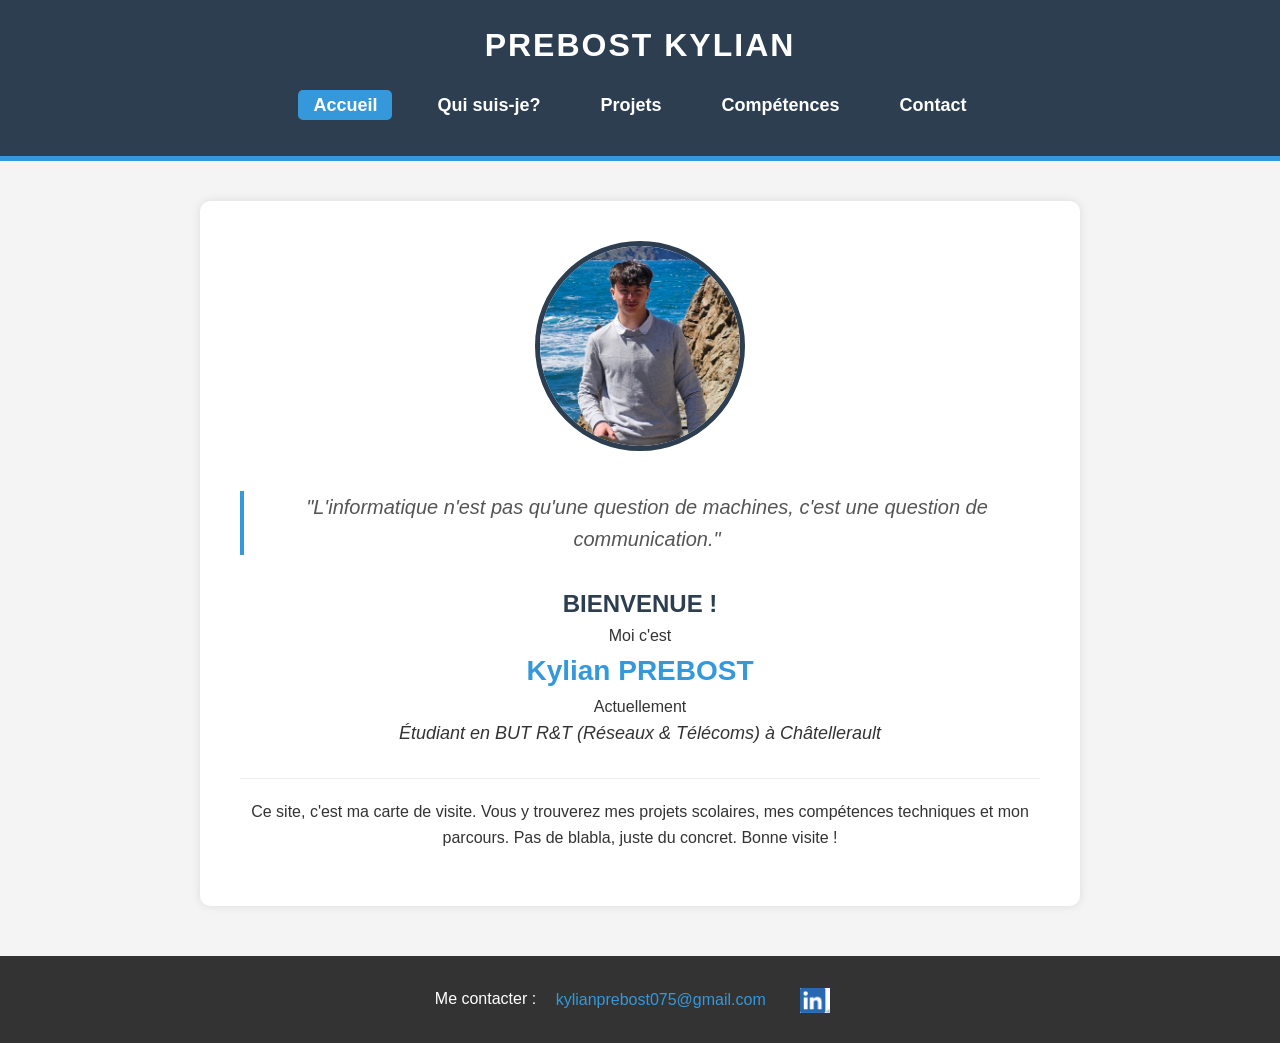
==== index.html @ 3676eb2a "Initialisation du portfolio" ====
<!DOCTYPE html>
<html lang="fr">
<head>
    <meta charset="UTF-8">
    <title>Portfolio de Kylian</title>
    <link rel="stylesheet" type="text/css" href="css/style.css">
</head>
<body>

    <header>
        <div>
            <h1>PREBOST KYLIAN</h1>
        </div>
        <nav>
            <ul>
                <li><a id="accueil" class="onglet-actif" href="index.html">Accueil</a></li>
                <li><a id="info" href="html/quisuisje.html">Qui suis-je?</a></li>
                <li><a id="projets" href="html/projets.html">Projets</a></li>
                <li><a id="competences" href="html/competences.html">Compétences</a></li>
                <li><a id="contact" href="html/contacter.html">Contact</a></li>
            </ul>
        </nav>
    </header>

    <article>
        <img class="photodemoi" alt="Photo de moi" src="images/photodemoi.jpeg"/>
        
        <p class="citation">"L'informatique n'est pas qu'une question de machines, c'est une question de communication."</p>

        <div class="presentation-bloc">
            <span class="ligne-bonjour">BIENVENUE !</span>
            <span class="ligne-intro">Moi c'est</span>
            <span class="ligne-nom">Kylian PREBOST</span>
            <span class="ligne-intro">Actuellement</span>
            <span class="ligne-statut">Étudiant en BUT R&T (Réseaux & Télécoms) à Châtellerault</span>
        </div>

        <p class="description-site">
            Ce site, c'est ma carte de visite. Vous y trouverez mes projets scolaires, mes compétences techniques et mon parcours. Pas de blabla, juste du concret. Bonne visite !
        </p>
    </article>

    <footer>
        <span>Me contacter : </span>
        <a href="mailto:kylianprebost075@gmail.com">kylianprebost075@gmail.com</a>
        <a href="https://www.linkedin.com/in/kylian-prebost-32213239b/" target="_blank">
            <img src="images/linkedin2.png" alt="Logo LinkedIn" class="icone-footer">
        </a>
    </footer>

</body>
</html>
---- css/style.css ----
/*1. RÈGLES GÉNÉRALES  */
body {
    font-family: 'Arial', sans-serif;
    margin: 0;
    padding: 0;
    background-color: #f4f4f4; 
    color: #333; 
    line-height: 1.6;
    text-align: center;
}

/* 2. EN-TÊTE ET TITRE */
header {
    background-color: #2c3e50; 
    color: white;
    padding: 20px 0;
    border-bottom: 5px solid #3498db; 
}

h1 {
    margin: 0;
    text-transform: uppercase;
    letter-spacing: 2px;
}

/*   3. MENU DE NAVIGATION */
nav ul {
    list-style-type: none; 
    padding: 0;
    margin-top: 20px;
    display: flex; 
    justify-content: center;
    gap: 30px;
}

nav a {
    color: white;
    text-decoration: none;
    font-weight: bold;
    font-size: 18px;
    padding: 5px 15px;
    transition: 0.3s; 
}

/* Effet au survol */
nav a:hover, .onglet-actif {
    background-color: #3498db;
    border-radius: 5px;
}

/* 4. STRUCTURE PRINCIPALE */
article {
    background-color: white;
    width: 80%;
    max-width: 800px;
    margin: 40px auto; 
    padding: 40px;
    border-radius: 10px; 
    box-shadow: 0 0 10px rgba(0,0,0,0.1); 
}


.bloc-contenu h3, .bloc-competence h3 {
    color: #2c3e50;
    border-left: 4px solid #3498db; /* Petite barre bleue décorative */
    padding-left: 10px;
    text-align: left;
}

/*5. PAGE ACCUEIL & QUI SUIS-JE*/
.photodemoi {
    display: block;
    margin: 0 auto 20px auto; 
    width: 200px;
    height: 200px;
    object-fit: cover; 
    object-position: top center; 
    border-radius: 50%; 
    border: 5px solid #2c3e50;
}

/* Citation  */
.citation {
    font-style: italic;
    color: #555;
    font-size: 20px;
    margin-bottom: 30px;
    border-left: 4px solid #3498db;
    display: inline-block;
    padding-left: 10px;
}

.presentation-bloc span {
    display: block;
    margin: 0;
}

.ligne-bonjour {
    font-weight: bold;
    font-size: 24px;
    color: #2c3e50;
    text-transform: uppercase;
    margin: 20px 0;
}

.ligne-nom {
    font-size: 28px;
    font-weight: bold;
    color: #3498db;
    margin-bottom: 15px;
}

.ligne-statut {
    font-style: italic;
    font-size: 18px;
    color: #333;
    margin-top: 5px;
}

.description-site {
    margin-top: 30px;
    padding-top: 20px;
    border-top: 1px solid #eee; 
}

.conteneur-badges {
    display: flex;
    justify-content: space-around;
    flex-wrap: wrap;
    gap: 15px;
    margin-top: 20px;
}

.badge-qualite {
    background-color: #3498db;
    color: white;
    padding: 8px 15px;
    border-radius: 20px; 
    font-weight: bold;
    font-size: 14px;
    box-shadow: 0 2px 4px rgba(0,0,0,0.1);
}

/* 6. PAGE PROJETS & COMPÉTENCES
*/
.carte-projet {
    background-color: #f9f9f9;
    border-left: 5px solid #3498db;
    padding: 20px;
    text-align: left;
    margin-bottom: 30px;
}

.carte-projet h3 {
    margin-top: 0;
    color: #3498db;
}

.bloc-competence {
    text-align: left;
    margin-bottom: 30px;
}

.lien-detail {
    color: #3498db;
    font-size: 0.9em;
    text-decoration: none;
    margin-left: 5px;
}
.lien-detail:hover { text-decoration: underline; }

/*  7. PAGE TRACKER SOLAIRE (Technique) */

.lien-retour {
    text-decoration: none;
    color: #555;
    font-weight: bold;
    display: inline-block;
    margin-bottom: 20px;
}
.lien-retour:hover { color: #3498db; }
.media-video {
    width: 100%;
    max-width: 600px;
    border-radius: 10px;
    border: 2px solid #2c3e50;
    box-shadow: 0 4px 6px rgba(0,0,0,0.1);
}

.image-large {
    width: 100%;
    border-radius: 5px;
    margin-top: 15px;
    border: 1px solid #ddd;
}

/* Code Arduino */
.conteneur-code {
    display: flex;
    flex-wrap: wrap;
    gap: 20px;
    align-items: flex-start;
    margin-top: 15px;
}

.colonne-code {
    flex: 1;
    min-width: 300px;
}

.image-code {
    width: 100%;
    border-radius: 5px;
    border: 1px solid #ddd;
}

.bloc-code {
    background: #2c3e50;
    color: #ecf0f1;
    padding: 15px;
    border-radius: 5px;
    overflow-x: auto;
    text-align: left;
    font-family: monospace;
    font-size: 14px;
}

.liste-materiel, .liste-sysml {
    text-align: left;
    margin-top: 15px;
}

/* 8. CONTACT */
.contact-centre {
    text-align: center;
}

.bloc-contact-item {
    margin-bottom: 30px;
}


.titre-contact {
    border: none !important;
    text-align: center !important; 
    padding-left: 0 !important; 
    color: #2c3e50;
    margin-bottom: 10px;
}

.lien-mail-gros {
    font-size: 20px;
    font-weight: bold;
    color: #3498db;
    text-decoration: none;
}

.lien-reseau {
    font-size: 18px;
    color: #2c3e50;
    text-decoration: none;
    display: flex;
    align-items: center;
    justify-content: center;
    gap: 10px;
}

.icone-reseau {
    width: 40px;
    vertical-align: middle;
}

.separateur {
    border: 0;
    border-top: 1px solid #eee;
    margin: 30px 0;
}

/* 9. BOUTONS (Téléchargement & Projets)*/
.bouton-telechargement, .bouton-projet {
    display: inline-block;
    background-color: #3498db;
    color: white !important;
    padding: 12px 25px;
    border-radius: 30px;
    text-decoration: none;
    font-weight: bold;
    transition: 0.3s;
    margin-top: 10px;
}

.bouton-telechargement:hover, .bouton-projet:hover {
    background-color: #2c3e50;
    transform: scale(1.05); /*   zoom */
}

.zone-cv, .zone-bouton-projet {
    margin-top: 40px;
    padding-top: 20px;
    border-top: 1px solid #eee;
}

/* 10. PIED DE PAGE (FOOTER) */
footer {
    background-color: #333;
    color: white;
    padding: 30px 0;
    margin-top: 50px;
}

footer a {
    color: #3498db;
    text-decoration: none;
    margin: 0 15px;
    font-size: 16px;
    vertical-align: middle;
}

.icone-footer {
    width: 30px;
    vertical-align: middle;
}


.bloc-centre { text-align: center; }
.texte-gras { font-weight: bold; }

@media print {
    
    nav, footer, header { display: none; }
    body, article { 
        background-color: white !important; 
        box-shadow: none !important; 
        width: 100% !important; 
        color: black !important; 
    }
}
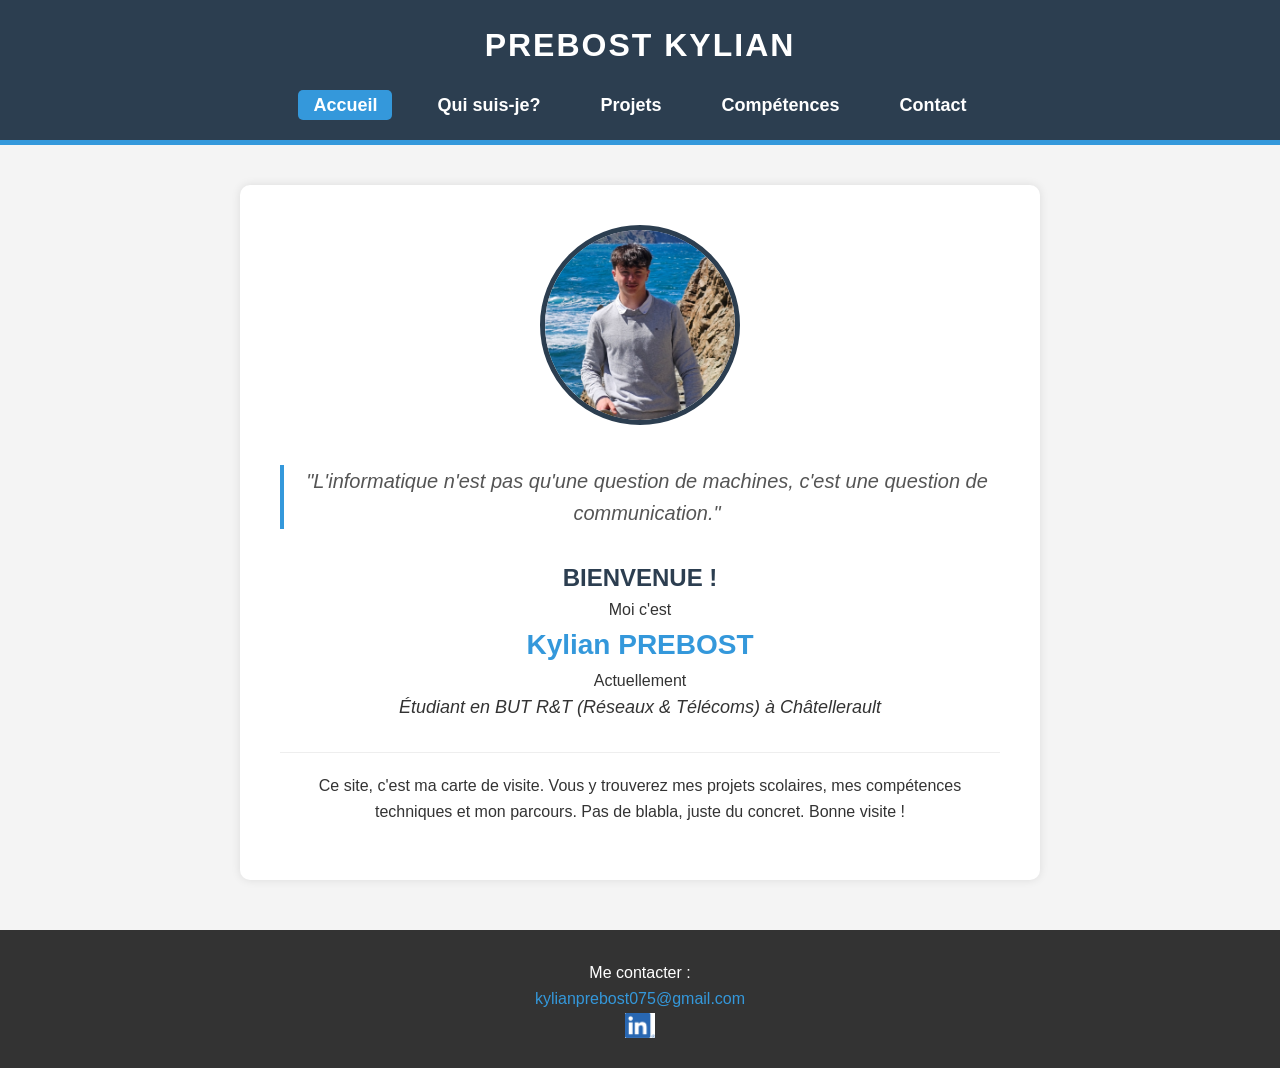
==== commit 3766d854: "Ajout du tracking Google Analytics" ====
--- a/index.html
+++ b/index.html
@@ -1,9 +1,19 @@
 <!DOCTYPE html>
 <html lang="fr">
 <head>
+    <meta name="viewport" content="width=device-width, initial-scale=1.0">
     <meta charset="UTF-8">
     <title>Portfolio de Kylian</title>
     <link rel="stylesheet" type="text/css" href="css/style.css">
+        <!-- Google tag (gtag.js) -->
+        <script async src="https://www.googletagmanager.com/gtag/js?id=G-W06DZPCQ13"></script>
+        <script>
+            window.dataLayer = window.dataLayer || [];
+            function gtag(){dataLayer.push(arguments);}
+            gtag('js', new Date());
+
+            gtag('config', 'G-W06DZPCQ13');
+        </script>
 </head>
 <body>
 
--- a/css/style.css
+++ b/css/style.css
@@ -1,4 +1,12 @@
 /*1. RÈGLES GÉNÉRALES  */
+*, *::before, *::after {
+    box-sizing: border-box;
+}
+
+html {
+    overflow-x: hidden;
+}
+
 body {
     font-family: 'Arial', sans-serif;
     margin: 0;
@@ -7,6 +15,7 @@
     color: #333; 
     line-height: 1.6;
     text-align: center;
+    overflow-wrap: anywhere;
 }
 
 /* 2. EN-TÊTE ET TITRE */
@@ -21,15 +30,17 @@
     margin: 0;
     text-transform: uppercase;
     letter-spacing: 2px;
+    padding: 0 16px;
 }
 
 /*   3. MENU DE NAVIGATION */
 nav ul {
     list-style-type: none; 
     padding: 0;
-    margin-top: 20px;
+    margin: 20px 16px 0;
     display: flex; 
     justify-content: center;
+    flex-wrap: wrap;
     gap: 30px;
 }
 
@@ -39,7 +50,11 @@
     font-weight: bold;
     font-size: 18px;
     padding: 5px 15px;
-    transition: 0.3s; 
+    transition: all 0.3s ease-in-out;
+}
+
+a {
+    transition: all 0.3s ease-in-out;
 }
 
 /* Effet au survol */
@@ -51,7 +66,7 @@
 /* 4. STRUCTURE PRINCIPALE */
 article {
     background-color: white;
-    width: 80%;
+    width: calc(100% - 32px);
     max-width: 800px;
     margin: 40px auto; 
     padding: 40px;
@@ -88,6 +103,7 @@
     border-left: 4px solid #3498db;
     display: inline-block;
     padding-left: 10px;
+    max-width: 100%;
 }
 
 .presentation-bloc span {
@@ -149,6 +165,7 @@
     padding: 20px;
     text-align: left;
     margin-bottom: 30px;
+    overflow-wrap: anywhere;
 }
 
 .carte-projet h3 {
@@ -205,7 +222,7 @@
 
 .colonne-code {
     flex: 1;
-    min-width: 300px;
+    min-width: 0;
 }
 
 .image-code {
@@ -223,6 +240,8 @@
     text-align: left;
     font-family: monospace;
     font-size: 14px;
+    white-space: pre-wrap;
+    overflow-wrap: anywhere;
 }
 
 .liste-materiel, .liste-sysml {
@@ -235,7 +254,12 @@
     text-align: center;
 }
 
-.bloc-contact-item {
+.contact-item {
+    display: flex;
+    align-items: center;
+    justify-content: center;
+    gap: 12px;
+    flex-wrap: wrap;
     margin-bottom: 30px;
 }
 
@@ -245,7 +269,7 @@
     text-align: center !important; 
     padding-left: 0 !important; 
     color: #2c3e50;
-    margin-bottom: 10px;
+    margin: 0;
 }
 
 .lien-mail-gros {
@@ -253,6 +277,15 @@
     font-weight: bold;
     color: #3498db;
     text-decoration: none;
+    overflow-wrap: anywhere;
+}
+
+.lien-mail-gros:hover,
+.lien-reseau:hover,
+footer a:hover {
+    color: #2c3e50;
+    text-decoration: underline;
+    text-underline-offset: 4px;
 }
 
 .lien-reseau {
@@ -268,6 +301,12 @@
 .icone-reseau {
     width: 40px;
     vertical-align: middle;
+    transition: all 0.3s ease-in-out;
+}
+
+.lien-reseau:hover .icone-reseau,
+footer a:hover .icone-footer {
+    transform: scale(1.05);
 }
 
 .separateur {
@@ -285,7 +324,7 @@
     border-radius: 30px;
     text-decoration: none;
     font-weight: bold;
-    transition: 0.3s;
+    transition: all 0.3s ease-in-out;
     margin-top: 10px;
 }
 
@@ -302,6 +341,10 @@
 
 /* 10. PIED DE PAGE (FOOTER) */
 footer {
+    display: flex;
+    flex-direction: column;
+    align-items: center;
+    justify-content: center;
     background-color: #333;
     color: white;
     padding: 30px 0;
@@ -314,11 +357,157 @@
     margin: 0 15px;
     font-size: 16px;
     vertical-align: middle;
+    overflow-wrap: anywhere;
 }
 
 .icone-footer {
     width: 30px;
     vertical-align: middle;
+    transition: all 0.3s ease-in-out;
+}
+
+/* Règles pour les téléphones (écrans de moins de 768px de large) */
+@media (max-width: 768px) {
+    header {
+        padding: 16px 0;
+    }
+
+    h1 {
+        font-size: 24px;
+        line-height: 1.25;
+    }
+
+    nav ul {
+        flex-direction: column;
+        align-items: stretch;
+        gap: 4px;
+        margin-top: 16px;
+    }
+
+    nav a {
+        display: block;
+        font-size: 16px;
+        padding: 8px 10px;
+    }
+
+    article {
+        width: calc(100% - 24px);
+        margin: 24px auto;
+        padding: 24px 16px;
+        border-radius: 8px;
+        text-align: left;
+    }
+
+    article > .photodemoi,
+    article > .citation,
+    .presentation-bloc,
+    .titre-section,
+    .contact-centre,
+    .bloc-centre {
+        text-align: center;
+    }
+
+    h2 {
+        font-size: 24px;
+        line-height: 1.3;
+    }
+
+    .bloc-contenu h3,
+    .bloc-competence h3,
+    .carte-projet h3 {
+        font-size: 19px;
+        line-height: 1.35;
+    }
+
+    .photodemoi {
+        width: min(200px, 70vw);
+        height: auto;
+        aspect-ratio: 1;
+    }
+
+    .citation {
+        font-size: 17px;
+        text-align: left;
+    }
+
+    .ligne-bonjour {
+        font-size: 21px;
+    }
+
+    .ligne-nom {
+        font-size: 25px;
+    }
+
+    .ligne-statut {
+        font-size: 16px;
+    }
+
+    .conteneur-badges {
+        gap: 10px;
+    }
+
+    .badge-qualite {
+        max-width: 100%;
+    }
+
+    .carte-projet {
+        padding: 16px;
+    }
+
+    .media-video,
+    .image-large,
+    .image-code {
+        max-width: 100%;
+        height: auto;
+    }
+
+    .conteneur-code {
+        display: block;
+    }
+
+    .colonne-code + .colonne-code {
+        margin-top: 16px;
+    }
+
+    .bloc-code {
+        font-size: 12px;
+        padding: 12px;
+    }
+
+    .liste-materiel,
+    .liste-sysml,
+    .bloc-competence ul {
+        padding-left: 22px;
+    }
+
+    .lien-mail-gros {
+        display: inline-block;
+        font-size: 17px;
+    }
+
+    .contact-item {
+        width: 100%;
+        gap: 12px;
+    }
+
+    .lien-reseau {
+        font-size: 16px;
+    }
+
+    .bouton-telechargement,
+    .bouton-projet {
+        max-width: 100%;
+        padding: 11px 16px;
+    }
+
+    footer {
+        padding: 24px 16px;
+    }
+
+    footer a {
+        display: block;
+        margin: 8px 0;
+    }
 }
 
 
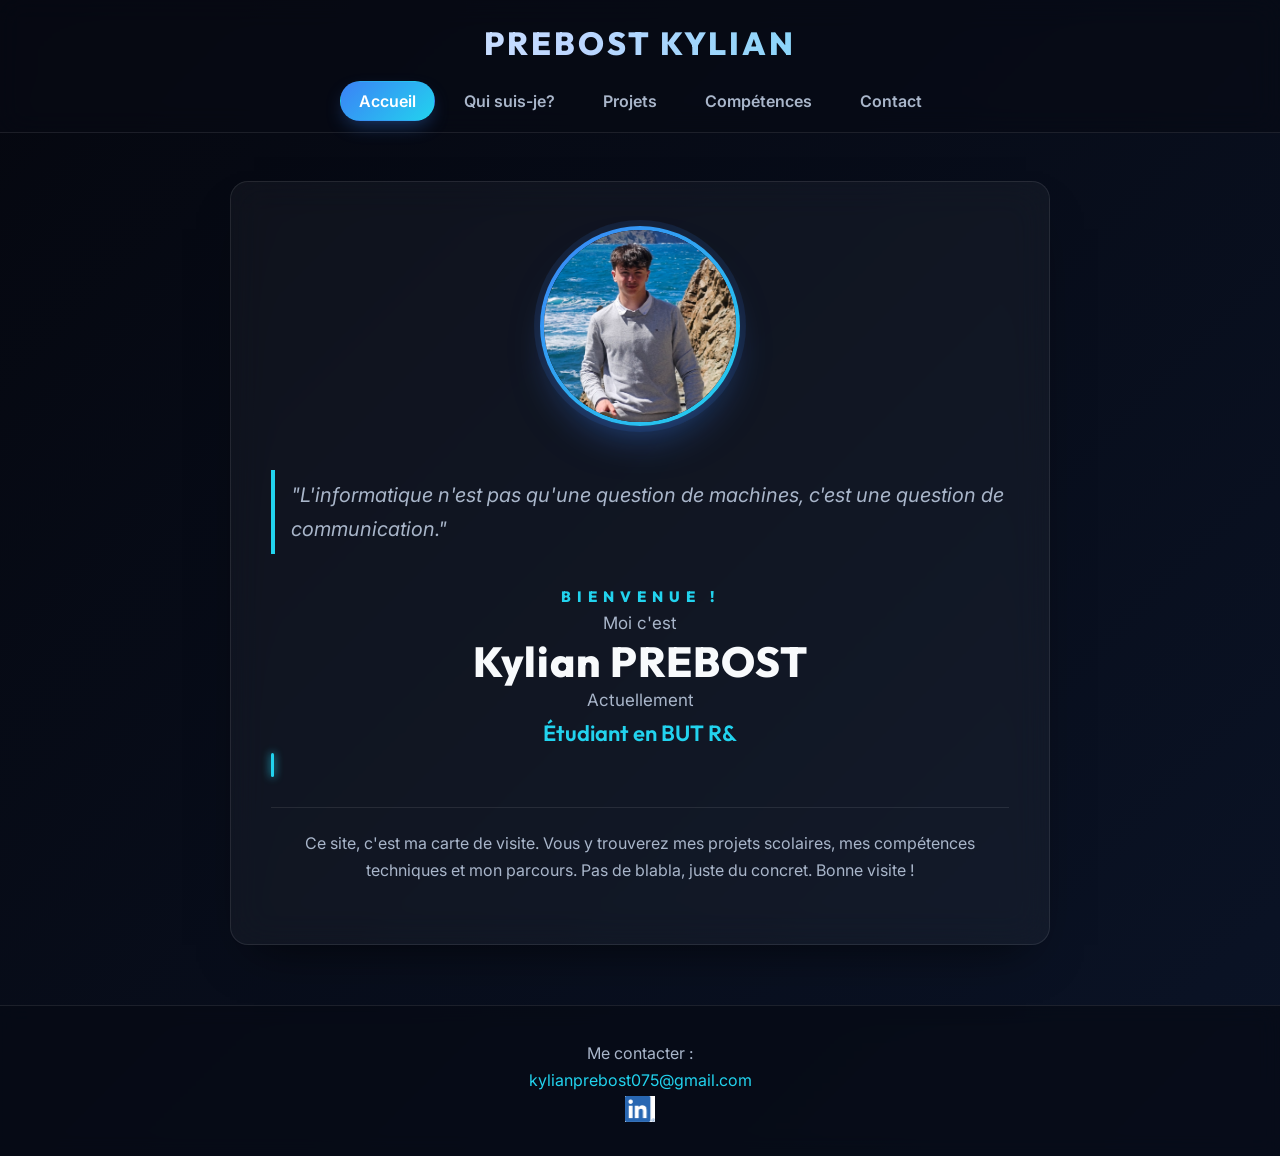
==== commit 144b7788: "Ajout du script Google Analytics" ====
--- a/index.html
+++ b/index.html
@@ -42,7 +42,9 @@
             <span class="ligne-intro">Moi c'est</span>
             <span class="ligne-nom">Kylian PREBOST</span>
             <span class="ligne-intro">Actuellement</span>
-            <span class="ligne-statut">Étudiant en BUT R&T (Réseaux & Télécoms) à Châtellerault</span>
+            <span class="ligne-statut" role="text" aria-label="Étudiant en BUT R&T, Administrateur Réseaux, Développeur Web">
+                <span id="texte-machine" aria-hidden="true"></span><span class="curseur" aria-hidden="true"></span>
+            </span>
         </div>
 
         <p class="description-site">
@@ -58,5 +60,6 @@
         </a>
     </footer>
 
+<script src="js/script.js"></script>
 </body>
 </html>
--- a/css/style.css
+++ b/css/style.css
@@ -1,109 +1,283 @@
-/*1. RÈGLES GÉNÉRALES  */
+@import url('https://fonts.googleapis.com/css2?family=Outfit:wght@500;600;700;800&family=Inter:wght@400;500;600&display=swap');
+
+/* ==========================================================================
+   PORTFOLIO — KYLIAN PREBOST
+   Thème sombre épuré • accent bleu électrique • glassmorphism
+   ========================================================================== */
+
+/* ---- Variables de design ---- */
+:root {
+    --bg-0: #05070f;
+    --bg-1: #0a1224;
+    --bg-2: #0d1b33;
+
+    --accent: #3b82f6;          /* bleu électrique */
+    --accent-2: #22d3ee;        /* cyan lumineux */
+    --accent-glow: rgba(59, 130, 246, 0.45);
+
+    --texte: #e6edf7;
+    --texte-fonce: #a9b6ca;
+    --texte-titre: #f8fafc;
+
+    --surface: rgba(255, 255, 255, 0.04);
+    --surface-hover: rgba(255, 255, 255, 0.07);
+    --bordure: rgba(255, 255, 255, 0.09);
+
+    --rayon: 18px;
+    --ombre: 0 24px 48px -24px rgba(0, 0, 0, 0.65);
+
+    --police-titres: 'Outfit', 'Poppins', sans-serif;
+    --police-texte: 'Inter', 'Poppins', sans-serif;
+}
+
+/* ==========================================================================
+   1. RÈGLES GÉNÉRALES
+   ========================================================================== */
 *, *::before, *::after {
     box-sizing: border-box;
 }
 
 html {
     overflow-x: hidden;
+    scroll-behavior: smooth;
 }
 
 body {
-    font-family: 'Arial', sans-serif;
+    font-family: var(--police-texte);
     margin: 0;
     padding: 0;
-    background-color: #f4f4f4; 
-    color: #333; 
-    line-height: 1.6;
+    color: var(--texte);
+    line-height: 1.7;
     text-align: center;
-    overflow-wrap: anywhere;
-}
-
-/* 2. EN-TÊTE ET TITRE */
+    overflow-wrap: break-word;
+
+    /* Dégradé sombre animé, subtil et vivant */
+    background: linear-gradient(135deg,
+        var(--bg-0) 0%,
+        var(--bg-1) 30%,
+        var(--bg-2) 55%,
+        var(--bg-1) 80%,
+        var(--bg-0) 100%);
+    background-size: 300% 300%;
+    animation: fond-mouvant 26s ease-in-out infinite;
+}
+
+@keyframes fond-mouvant {
+    0%   { background-position: 0% 50%; }
+    50%  { background-position: 100% 50%; }
+    100% { background-position: 0% 50%; }
+}
+
+::selection {
+    background: var(--accent);
+    color: #fff;
+}
+
+::-webkit-scrollbar { width: 10px; }
+::-webkit-scrollbar-track { background: var(--bg-0); }
+::-webkit-scrollbar-thumb { background: #1e2a44; border-radius: 10px; }
+::-webkit-scrollbar-thumb:hover { background: var(--accent); }
+
+a {
+    transition: color 0.3s ease, background 0.3s ease, transform 0.3s ease, box-shadow 0.3s ease;
+}
+
+a:focus-visible, button:focus-visible {
+    outline: 2px solid var(--accent-2);
+    outline-offset: 3px;
+    border-radius: 6px;
+}
+
+/* ==========================================================================
+   2. EN-TÊTE ET TITRE
+   ========================================================================== */
 header {
-    background-color: #2c3e50; 
-    color: white;
-    padding: 20px 0;
-    border-bottom: 5px solid #3498db; 
+    padding: 16px 20px;
+    background: rgba(7, 11, 20, 0.6);
+    backdrop-filter: blur(14px);
+    -webkit-backdrop-filter: blur(14px);
+    border-bottom: 1px solid var(--bordure);
 }
 
 h1 {
     margin: 0;
+    font-family: var(--police-titres);
     text-transform: uppercase;
-    letter-spacing: 2px;
+    letter-spacing: 3px;
+    font-weight: 800;
     padding: 0 16px;
-}
-
-/*   3. MENU DE NAVIGATION */
+    color: var(--texte-titre);
+}
+
+/* Titre en dégradé (avec repli couleur unie si non supporté) */
+@supports ((-webkit-background-clip: text) or (background-clip: text)) {
+    h1 {
+        background-image: linear-gradient(90deg, #ffffff 0%, #bcd6ff 45%, var(--accent-2) 100%);
+        -webkit-background-clip: text;
+        background-clip: text;
+        -webkit-text-fill-color: transparent;
+        color: transparent;
+    }
+}
+
+/* ==========================================================================
+   3. MENU DE NAVIGATION
+   ========================================================================== */
 nav ul {
-    list-style-type: none; 
+    list-style-type: none;
     padding: 0;
-    margin: 20px 16px 0;
-    display: flex; 
+    margin: 18px 16px 0;
+    display: flex;
     justify-content: center;
     flex-wrap: wrap;
-    gap: 30px;
+    gap: 10px;
 }
 
 nav a {
-    color: white;
+    color: var(--texte-fonce);
     text-decoration: none;
-    font-weight: bold;
-    font-size: 18px;
-    padding: 5px 15px;
-    transition: all 0.3s ease-in-out;
-}
-
-a {
-    transition: all 0.3s ease-in-out;
-}
-
-/* Effet au survol */
-nav a:hover, .onglet-actif {
-    background-color: #3498db;
-    border-radius: 5px;
-}
-
-/* 4. STRUCTURE PRINCIPALE */
+    font-weight: 600;
+    font-size: 16px;
+    padding: 9px 18px;
+    border-radius: 999px;
+    border: 1px solid transparent;
+}
+
+nav a:hover {
+    color: var(--texte-titre);
+    background: var(--surface-hover);
+    border-color: var(--bordure);
+    transform: translateY(-2px);
+}
+
+.onglet-actif {
+    color: #fff !important;
+    background: linear-gradient(135deg, var(--accent), var(--accent-2)) !important;
+    border-color: transparent !important;
+    box-shadow: 0 8px 20px -6px var(--accent-glow);
+}
+
+/* ==========================================================================
+   4. STRUCTURE PRINCIPALE
+   ========================================================================== */
 article {
-    background-color: white;
+    position: relative;
+    background: var(--surface);
+    backdrop-filter: blur(18px);
+    -webkit-backdrop-filter: blur(18px);
+    border: 1px solid var(--bordure);
     width: calc(100% - 32px);
-    max-width: 800px;
-    margin: 40px auto; 
-    padding: 40px;
-    border-radius: 10px; 
-    box-shadow: 0 0 10px rgba(0,0,0,0.1); 
-}
-
-
-.bloc-contenu h3, .bloc-competence h3 {
-    color: #2c3e50;
-    border-left: 4px solid #3498db; /* Petite barre bleue décorative */
-    padding-left: 10px;
+    max-width: 820px;
+    margin: 48px auto;
+    padding: 44px 40px;
+    border-radius: var(--rayon);
+    box-shadow: var(--ombre);
+    animation: apparition 0.6s ease-out both;
+}
+
+@keyframes apparition {
+    from { opacity: 0; transform: translateY(18px); }
+    to   { opacity: 1; transform: translateY(0); }
+}
+
+h2 {
+    font-family: var(--police-titres);
+    font-weight: 800;
+    font-size: 32px;
+    color: var(--texte-titre);
+    letter-spacing: 0.4px;
+    margin: 0 0 12px;
+}
+
+h3 {
+    font-family: var(--police-titres);
+    font-weight: 700;
+    color: var(--texte-titre);
+}
+
+.titre-section {
+    margin-bottom: 28px;
+}
+
+.titre-section p {
+    color: var(--texte-fonce);
+    margin: 6px 0 0;
+}
+
+.titre-section h2 {
+    display: inline-block;
+    position: relative;
+    padding-bottom: 12px;
+}
+
+.titre-section h2::after {
+    content: "";
+    position: absolute;
+    left: 50%;
+    bottom: 0;
+    transform: translateX(-50%);
+    width: 64px;
+    height: 3px;
+    border-radius: 3px;
+    background: linear-gradient(90deg, var(--accent), var(--accent-2));
+}
+
+/* ---- Cartes internes (blocs de contenu, compétences, projets, contact) ---- */
+.bloc-contenu,
+.bloc-competence {
     text-align: left;
-}
-
-/*5. PAGE ACCUEIL & QUI SUIS-JE*/
+    margin-bottom: 24px;
+    padding: 24px;
+    background: var(--surface);
+    border: 1px solid var(--bordure);
+    border-radius: var(--rayon);
+    transition: transform 0.3s ease, border-color 0.3s ease, background 0.3s ease;
+}
+
+.bloc-contenu:hover,
+.bloc-competence:hover {
+    transform: translateY(-4px);
+    border-color: rgba(59, 130, 246, 0.35);
+    background: var(--surface-hover);
+}
+
+.bloc-contenu h3,
+.bloc-competence h3 {
+    color: var(--texte-titre);
+    border-left: 4px solid var(--accent);
+    padding-left: 14px;
+    text-align: left;
+    margin: 0 0 14px;
+}
+
+/* ==========================================================================
+   5. PAGE ACCUEIL & QUI SUIS-JE
+   ========================================================================== */
 .photodemoi {
     display: block;
-    margin: 0 auto 20px auto; 
+    margin: 0 auto 24px;
     width: 200px;
     height: 200px;
-    object-fit: cover; 
-    object-position: top center; 
-    border-radius: 50%; 
-    border: 5px solid #2c3e50;
-}
-
-/* Citation  */
+    object-fit: cover;
+    object-position: top center;
+    border-radius: 50%;
+    border: 4px solid transparent;
+    background:
+        linear-gradient(var(--bg-0), var(--bg-0)) padding-box,
+        linear-gradient(135deg, var(--accent), var(--accent-2)) border-box;
+    box-shadow: 0 0 0 6px rgba(59, 130, 246, 0.12), 0 22px 44px -18px rgba(59, 130, 246, 0.55);
+}
+
 .citation {
     font-style: italic;
-    color: #555;
+    color: var(--texte-fonce);
     font-size: 20px;
     margin-bottom: 30px;
-    border-left: 4px solid #3498db;
+    border-left: 4px solid var(--accent-2);
     display: inline-block;
-    padding-left: 10px;
+    padding: 8px 0 8px 16px;
     max-width: 100%;
+    text-align: left;
 }
 
 .presentation-bloc span {
@@ -112,106 +286,167 @@
 }
 
 .ligne-bonjour {
-    font-weight: bold;
-    font-size: 24px;
-    color: #2c3e50;
+    font-family: var(--police-titres);
+    font-weight: 800;
+    font-size: 15px;
+    letter-spacing: 6px;
+    color: var(--accent-2);
     text-transform: uppercase;
-    margin: 20px 0;
+    margin: 20px 0 8px;
+}
+
+.ligne-intro {
+    color: var(--texte-fonce);
+    font-size: 17px;
+    margin-top: 12px;
 }
 
 .ligne-nom {
-    font-size: 28px;
-    font-weight: bold;
-    color: #3498db;
-    margin-bottom: 15px;
+    font-family: var(--police-titres);
+    font-size: 42px;
+    font-weight: 800;
+    color: var(--texte-titre);
+    letter-spacing: 1px;
+    line-height: 1.15;
+    margin: 6px 0 14px;
 }
 
 .ligne-statut {
-    font-style: italic;
-    font-size: 18px;
-    color: #333;
-    margin-top: 5px;
+    font-family: var(--police-titres);
+    font-size: 22px;
+    font-weight: 500;
+    color: var(--texte);
+    margin-top: 6px;
+    min-height: 1.6em; /* réserve la hauteur pour éviter les sauts de mise en page */
+}
+
+#texte-machine {
+    color: var(--accent-2);
+    font-weight: 600;
+}
+
+/* Curseur clignotant de la machine à écrire */
+.curseur {
+    display: inline-block;
+    width: 3px;
+    height: 1.1em;
+    margin-left: 4px;
+    vertical-align: text-bottom;
+    background: var(--accent-2);
+    border-radius: 2px;
+    box-shadow: 0 0 8px var(--accent-2);
+    animation: clignote 0.85s steps(1, end) infinite;
+}
+
+@keyframes clignote {
+    0%, 100% { opacity: 1; }
+    50%      { opacity: 0; }
 }
 
 .description-site {
     margin-top: 30px;
-    padding-top: 20px;
-    border-top: 1px solid #eee; 
+    padding-top: 22px;
+    border-top: 1px solid var(--bordure);
+    color: var(--texte-fonce);
 }
 
 .conteneur-badges {
     display: flex;
-    justify-content: space-around;
+    justify-content: center;
     flex-wrap: wrap;
-    gap: 15px;
+    gap: 12px;
     margin-top: 20px;
 }
 
 .badge-qualite {
-    background-color: #3498db;
-    color: white;
-    padding: 8px 15px;
-    border-radius: 20px; 
-    font-weight: bold;
+    background: rgba(59, 130, 246, 0.12);
+    color: var(--accent-2);
+    border: 1px solid rgba(59, 130, 246, 0.3);
+    padding: 8px 18px;
+    border-radius: 999px;
+    font-weight: 600;
     font-size: 14px;
-    box-shadow: 0 2px 4px rgba(0,0,0,0.1);
-}
-
-/* 6. PAGE PROJETS & COMPÉTENCES
-*/
+    transition: all 0.3s ease;
+}
+
+.badge-qualite:hover {
+    background: var(--accent);
+    color: #fff;
+    border-color: transparent;
+    transform: translateY(-2px);
+    box-shadow: 0 10px 20px -8px var(--accent-glow);
+}
+
+/* ==========================================================================
+   6. PAGE PROJETS & COMPÉTENCES
+   ========================================================================== */
 .carte-projet {
-    background-color: #f9f9f9;
-    border-left: 5px solid #3498db;
-    padding: 20px;
+    background: var(--surface);
+    border: 1px solid var(--bordure);
+    border-left: 4px solid var(--accent);
+    padding: 24px;
     text-align: left;
-    margin-bottom: 30px;
+    margin-bottom: 24px;
+    border-radius: var(--rayon);
     overflow-wrap: anywhere;
+    transition: transform 0.3s ease, border-color 0.3s ease, background 0.3s ease;
+}
+
+.carte-projet:hover {
+    transform: translateY(-4px);
+    border-color: rgba(59, 130, 246, 0.35);
+    border-left-color: var(--accent-2);
+    background: var(--surface-hover);
 }
 
 .carte-projet h3 {
     margin-top: 0;
-    color: #3498db;
-}
-
-.bloc-competence {
-    text-align: left;
-    margin-bottom: 30px;
+    color: var(--accent-2);
 }
 
 .lien-detail {
-    color: #3498db;
+    color: var(--accent-2);
     font-size: 0.9em;
     text-decoration: none;
     margin-left: 5px;
 }
-.lien-detail:hover { text-decoration: underline; }
-
-/*  7. PAGE TRACKER SOLAIRE (Technique) */
-
+
+.lien-detail:hover {
+    text-decoration: underline;
+    text-underline-offset: 3px;
+}
+
+/* ==========================================================================
+   7. PAGE TRACKER SOLAIRE (Technique)
+   ========================================================================== */
 .lien-retour {
     text-decoration: none;
-    color: #555;
-    font-weight: bold;
+    color: var(--texte-fonce);
+    font-weight: 600;
     display: inline-block;
     margin-bottom: 20px;
 }
-.lien-retour:hover { color: #3498db; }
+
+.lien-retour:hover {
+    color: var(--accent-2);
+    transform: translateX(-4px);
+}
+
 .media-video {
     width: 100%;
     max-width: 600px;
-    border-radius: 10px;
-    border: 2px solid #2c3e50;
-    box-shadow: 0 4px 6px rgba(0,0,0,0.1);
+    border-radius: var(--rayon);
+    border: 1px solid var(--bordure);
+    box-shadow: var(--ombre);
 }
 
 .image-large {
     width: 100%;
-    border-radius: 5px;
+    border-radius: 12px;
     margin-top: 15px;
-    border: 1px solid #ddd;
-}
-
-/* Code Arduino */
+    border: 1px solid var(--bordure);
+}
+
 .conteneur-code {
     display: flex;
     flex-wrap: wrap;
@@ -227,55 +462,77 @@
 
 .image-code {
     width: 100%;
-    border-radius: 5px;
-    border: 1px solid #ddd;
+    border-radius: 12px;
+    border: 1px solid var(--bordure);
 }
 
 .bloc-code {
-    background: #2c3e50;
-    color: #ecf0f1;
-    padding: 15px;
-    border-radius: 5px;
+    background: #0a0f1c;
+    color: #d7e6ff;
+    border: 1px solid var(--bordure);
+    padding: 16px;
+    border-radius: 12px;
     overflow-x: auto;
     text-align: left;
-    font-family: monospace;
+    font-family: 'SF Mono', 'Fira Code', Consolas, monospace;
     font-size: 14px;
     white-space: pre-wrap;
     overflow-wrap: anywhere;
 }
 
-.liste-materiel, .liste-sysml {
+code {
+    background: rgba(59, 130, 246, 0.16);
+    color: var(--accent-2);
+    padding: 2px 7px;
+    border-radius: 6px;
+    font-family: 'SF Mono', Consolas, monospace;
+    font-size: 0.9em;
+}
+
+.liste-materiel,
+.liste-sysml {
     text-align: left;
     margin-top: 15px;
 }
 
-/* 8. CONTACT */
+/* ==========================================================================
+   8. CONTACT
+   ========================================================================== */
 .contact-centre {
     text-align: center;
 }
 
 .contact-item {
     display: flex;
+    flex-direction: column;
     align-items: center;
-    justify-content: center;
     gap: 12px;
-    flex-wrap: wrap;
-    margin-bottom: 30px;
-}
-
+    margin-bottom: 20px;
+    padding: 24px;
+    background: var(--surface);
+    border: 1px solid var(--bordure);
+    border-radius: var(--rayon);
+    transition: transform 0.3s ease, border-color 0.3s ease, background 0.3s ease;
+}
+
+.contact-item:hover {
+    transform: translateY(-4px);
+    border-color: rgba(59, 130, 246, 0.35);
+    background: var(--surface-hover);
+}
 
 .titre-contact {
     border: none !important;
-    text-align: center !important; 
-    padding-left: 0 !important; 
-    color: #2c3e50;
+    text-align: center !important;
+    padding-left: 0 !important;
+    color: var(--texte-titre);
     margin: 0;
 }
 
 .lien-mail-gros {
     font-size: 20px;
-    font-weight: bold;
-    color: #3498db;
+    font-weight: 600;
+    color: var(--accent-2);
     text-decoration: none;
     overflow-wrap: anywhere;
 }
@@ -283,14 +540,12 @@
 .lien-mail-gros:hover,
 .lien-reseau:hover,
 footer a:hover {
-    color: #2c3e50;
-    text-decoration: underline;
-    text-underline-offset: 4px;
+    color: #fff;
 }
 
 .lien-reseau {
     font-size: 18px;
-    color: #2c3e50;
+    color: var(--texte);
     text-decoration: none;
     display: flex;
     align-items: center;
@@ -298,61 +553,89 @@
     gap: 10px;
 }
 
+.lien-reseau:hover {
+    color: var(--accent-2);
+    transform: translateY(-2px);
+}
+
 .icone-reseau {
     width: 40px;
     vertical-align: middle;
-    transition: all 0.3s ease-in-out;
+    transition: transform 0.3s ease;
 }
 
 .lien-reseau:hover .icone-reseau,
 footer a:hover .icone-footer {
-    transform: scale(1.05);
+    transform: scale(1.1);
 }
 
 .separateur {
     border: 0;
-    border-top: 1px solid #eee;
+    border-top: 1px solid var(--bordure);
     margin: 30px 0;
 }
 
-/* 9. BOUTONS (Téléchargement & Projets)*/
-.bouton-telechargement, .bouton-projet {
+/* ==========================================================================
+   9. BOUTONS (Téléchargement & Projets)
+   ========================================================================== */
+.bouton-telechargement,
+.bouton-projet {
     display: inline-block;
-    background-color: #3498db;
-    color: white !important;
-    padding: 12px 25px;
-    border-radius: 30px;
+    background: linear-gradient(135deg, var(--accent), var(--accent-2));
+    color: #fff !important;
+    padding: 14px 30px;
+    border-radius: 999px;
     text-decoration: none;
-    font-weight: bold;
-    transition: all 0.3s ease-in-out;
+    font-weight: 700;
+    font-family: var(--police-titres);
+    letter-spacing: 0.3px;
+    box-shadow: 0 12px 28px -10px var(--accent-glow);
+    transition: transform 0.25s ease, box-shadow 0.25s ease, filter 0.25s ease;
     margin-top: 10px;
 }
 
-.bouton-telechargement:hover, .bouton-projet:hover {
-    background-color: #2c3e50;
-    transform: scale(1.05); /*   zoom */
-}
-
-.zone-cv, .zone-bouton-projet {
+.bouton-telechargement:hover,
+.bouton-projet:hover {
+    transform: translateY(-3px) scale(1.03);
+    box-shadow: 0 20px 40px -12px rgba(59, 130, 246, 0.7);
+    filter: brightness(1.08);
+}
+
+.bouton-telechargement:active,
+.bouton-projet:active {
+    transform: translateY(0) scale(0.98);
+}
+
+.zone-cv,
+.zone-bouton-projet {
     margin-top: 40px;
-    padding-top: 20px;
-    border-top: 1px solid #eee;
-}
-
-/* 10. PIED DE PAGE (FOOTER) */
+    padding-top: 24px;
+    border-top: 1px solid var(--bordure);
+}
+
+.texte-cv {
+    color: var(--texte-fonce);
+}
+
+/* ==========================================================================
+   10. PIED DE PAGE (FOOTER)
+   ========================================================================== */
 footer {
     display: flex;
     flex-direction: column;
     align-items: center;
     justify-content: center;
-    background-color: #333;
-    color: white;
-    padding: 30px 0;
-    margin-top: 50px;
+    background: rgba(7, 11, 20, 0.7);
+    backdrop-filter: blur(10px);
+    -webkit-backdrop-filter: blur(10px);
+    border-top: 1px solid var(--bordure);
+    color: var(--texte-fonce);
+    padding: 34px 0;
+    margin-top: 60px;
 }
 
 footer a {
-    color: #3498db;
+    color: var(--accent-2);
     text-decoration: none;
     margin: 0 15px;
     font-size: 16px;
@@ -360,41 +643,55 @@
     overflow-wrap: anywhere;
 }
 
+footer a:hover {
+    color: #fff;
+    text-decoration: underline;
+    text-underline-offset: 4px;
+}
+
 .icone-footer {
     width: 30px;
     vertical-align: middle;
-    transition: all 0.3s ease-in-out;
-}
-
-/* Règles pour les téléphones (écrans de moins de 768px de large) */
+    transition: transform 0.3s ease;
+}
+
+/* ==========================================================================
+   Classes utilitaires
+   ========================================================================== */
+.bloc-centre { text-align: center; }
+.texte-gras { font-weight: 600; color: var(--texte-titre); }
+
+/* ==========================================================================
+   11. RESPONSIVE — téléphones (écrans < 768px)
+   ========================================================================== */
 @media (max-width: 768px) {
     header {
-        padding: 16px 0;
+        padding: 14px 0;
     }
 
     h1 {
-        font-size: 24px;
-        line-height: 1.25;
+        font-size: 22px;
+        letter-spacing: 2px;
     }
 
     nav ul {
         flex-direction: column;
         align-items: stretch;
-        gap: 4px;
-        margin-top: 16px;
+        gap: 6px;
+        margin-top: 14px;
     }
 
     nav a {
         display: block;
-        font-size: 16px;
-        padding: 8px 10px;
+        font-size: 15px;
+        padding: 10px 12px;
     }
 
     article {
         width: calc(100% - 24px);
-        margin: 24px auto;
-        padding: 24px 16px;
-        border-radius: 8px;
+        margin: 28px auto;
+        padding: 26px 18px;
+        border-radius: 16px;
         text-align: left;
     }
 
@@ -408,7 +705,7 @@
     }
 
     h2 {
-        font-size: 24px;
+        font-size: 26px;
         line-height: 1.3;
     }
 
@@ -431,15 +728,16 @@
     }
 
     .ligne-bonjour {
-        font-size: 21px;
+        font-size: 13px;
+        letter-spacing: 4px;
     }
 
     .ligne-nom {
-        font-size: 25px;
+        font-size: 32px;
     }
 
     .ligne-statut {
-        font-size: 16px;
+        font-size: 19px;
     }
 
     .conteneur-badges {
@@ -451,7 +749,7 @@
     }
 
     .carte-projet {
-        padding: 16px;
+        padding: 18px;
     }
 
     .media-video,
@@ -497,11 +795,11 @@
     .bouton-telechargement,
     .bouton-projet {
         max-width: 100%;
-        padding: 11px 16px;
+        padding: 12px 20px;
     }
 
     footer {
-        padding: 24px 16px;
+        padding: 26px 16px;
     }
 
     footer a {
@@ -510,17 +808,39 @@
     }
 }
 
-
-.bloc-centre { text-align: center; }
-.texte-gras { font-weight: bold; }
-
+/* En-tête "collant" uniquement sur grand écran
+   (sur mobile, le menu empilé prendrait trop de place) */
+@media (min-width: 769px) {
+    header {
+        position: sticky;
+        top: 0;
+        z-index: 50;
+    }
+}
+
+/* ==========================================================================
+   12. ACCESSIBILITÉ — mouvement réduit
+   ========================================================================== */
+@media (prefers-reduced-motion: reduce) {
+    *, *::before, *::after {
+        animation-duration: 0.001ms !important;
+        animation-iteration-count: 1 !important;
+        transition-duration: 0.001ms !important;
+    }
+    body { animation: none; }
+    html { scroll-behavior: auto; }
+}
+
+/* ==========================================================================
+   13. IMPRESSION
+   ========================================================================== */
 @media print {
-    
     nav, footer, header { display: none; }
-    body, article { 
-        background-color: white !important; 
-        box-shadow: none !important; 
-        width: 100% !important; 
-        color: black !important; 
-    }
-}+    body, article {
+        background: white !important;
+        box-shadow: none !important;
+        width: 100% !important;
+        color: black !important;
+    }
+    body { animation: none; }
+}
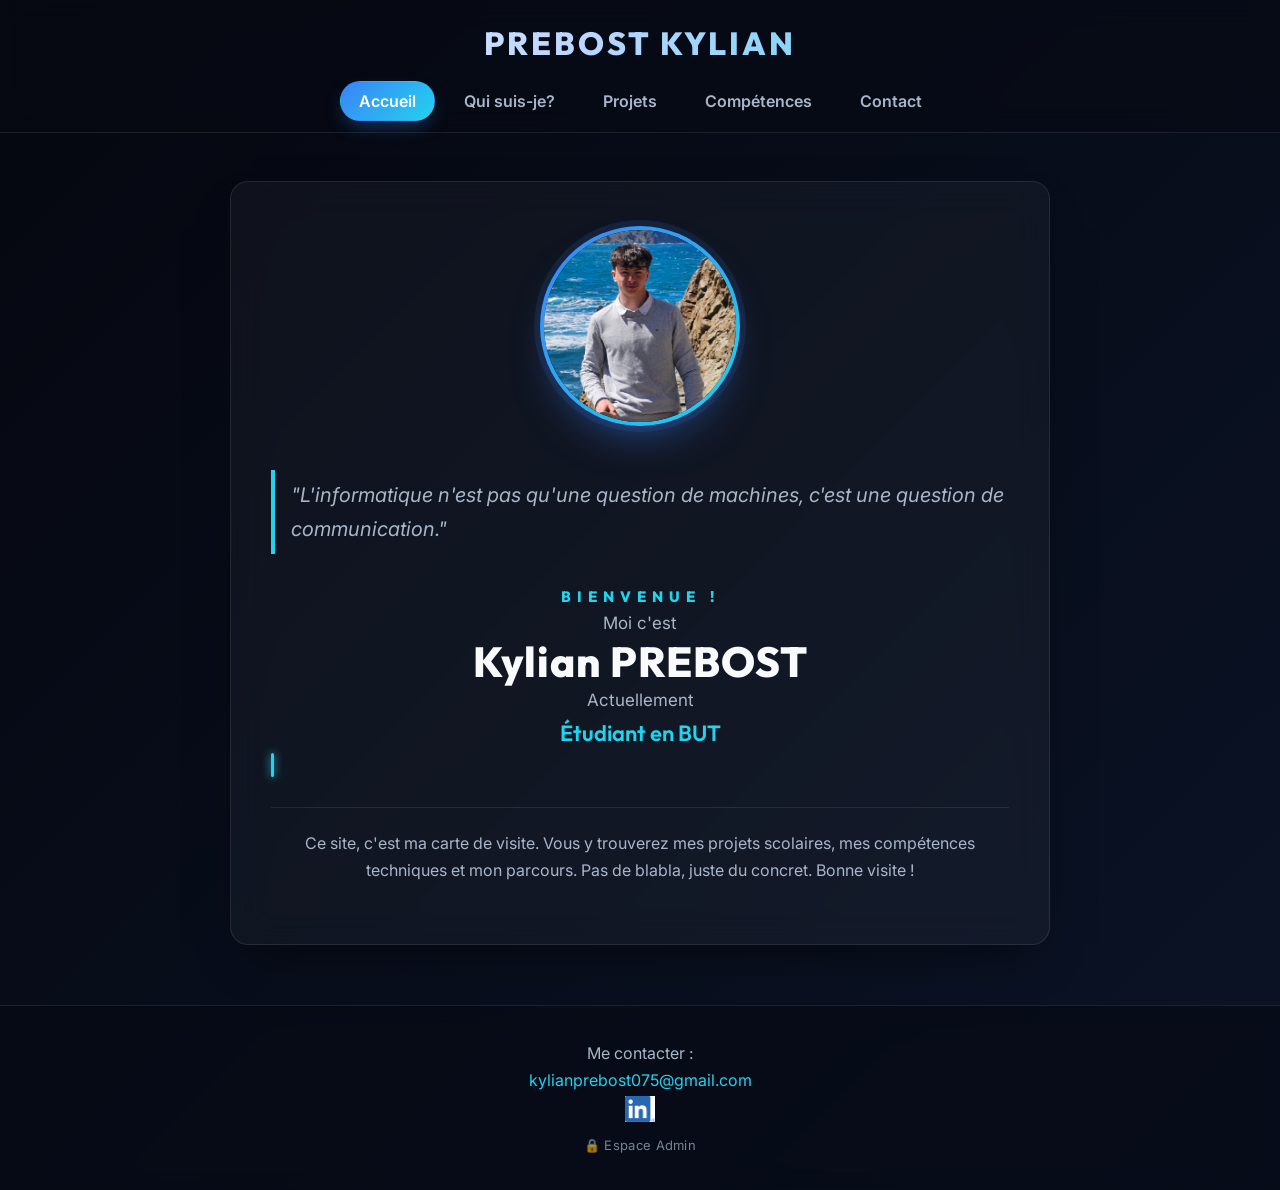
==== commit 3248b67a: "Ajout du script Google Analytics" ====
--- a/index.html
+++ b/index.html
@@ -58,6 +58,7 @@
         <a href="https://www.linkedin.com/in/kylian-prebost-32213239b/" target="_blank">
             <img src="images/linkedin2.png" alt="Logo LinkedIn" class="icone-footer">
         </a>
+        <a href="login.html" class="lien-admin" title="Accès administrateur">🔒 Espace Admin</a>
     </footer>
 
 <script src="js/script.js"></script>
--- a/css/style.css
+++ b/css/style.css
@@ -844,3 +844,156 @@
     }
     body { animation: none; }
 }
+
+/* ==========================================================================
+   14. PAGE DE CONNEXION (Espace Admin)
+   ========================================================================== */
+.page-connexion {
+    display: flex;
+    align-items: center;
+    justify-content: center;
+    min-height: 100vh;
+    padding: 24px;
+}
+
+.carte-connexion {
+    width: 100%;
+    max-width: 400px;
+    padding: 44px 36px;
+    background: var(--surface);
+    backdrop-filter: blur(20px);
+    -webkit-backdrop-filter: blur(20px);
+    border: 1px solid var(--bordure);
+    border-radius: 28px;
+    box-shadow: 0 24px 60px -24px rgba(0, 0, 0, 0.75),
+                0 0 40px -12px rgba(59, 130, 246, 0.25);
+    animation: apparition 0.6s ease-out both;
+}
+
+.icone-verrou {
+    display: inline-flex;
+    align-items: center;
+    justify-content: center;
+    width: 68px;
+    height: 68px;
+    margin-bottom: 18px;
+    font-size: 30px;
+    border-radius: 50%;
+    background: linear-gradient(135deg, var(--accent), var(--accent-2));
+    box-shadow: 0 12px 28px -8px var(--accent-glow);
+}
+
+.carte-connexion h2 {
+    font-size: 28px;
+    margin: 0 0 6px;
+}
+
+.sous-titre-connexion {
+    color: var(--texte-fonce);
+    font-size: 15px;
+    margin: 0 0 28px;
+}
+
+.formulaire-connexion {
+    text-align: left;
+}
+
+.champ {
+    margin-bottom: 18px;
+}
+
+.champ label {
+    display: block;
+    font-weight: 600;
+    font-size: 14px;
+    color: var(--texte-fonce);
+    letter-spacing: 0.3px;
+    margin-bottom: 8px;
+}
+
+.champ input {
+    width: 100%;
+    padding: 14px 16px;
+    font-family: var(--police-texte);
+    font-size: 15px;
+    color: var(--texte);
+    background: rgba(255, 255, 255, 0.05);
+    border: 1px solid var(--bordure);
+    border-radius: 14px;
+    outline: none;
+    transition: border-color 0.25s ease, box-shadow 0.25s ease, background 0.25s ease;
+}
+
+.champ input::placeholder {
+    color: rgba(169, 182, 202, 0.5);
+}
+
+.champ input:focus {
+    border-color: var(--accent);
+    background: rgba(255, 255, 255, 0.07);
+    box-shadow: 0 0 0 4px rgba(59, 130, 246, 0.18);
+}
+
+.bouton-connexion {
+    width: 100%;
+    padding: 15px 20px;
+    margin-top: 6px;
+    font-family: var(--police-titres);
+    font-size: 16px;
+    font-weight: 700;
+    letter-spacing: 0.4px;
+    color: #fff;
+    background: linear-gradient(135deg, var(--accent), var(--accent-2));
+    border: none;
+    border-radius: 999px;
+    cursor: pointer;
+    box-shadow: 0 12px 28px -10px var(--accent-glow);
+    transition: transform 0.25s ease, box-shadow 0.25s ease, filter 0.25s ease;
+}
+
+.bouton-connexion:hover {
+    transform: translateY(-3px) scale(1.02);
+    box-shadow: 0 20px 40px -12px rgba(59, 130, 246, 0.7);
+    filter: brightness(1.08);
+}
+
+.bouton-connexion:active {
+    transform: translateY(0) scale(0.98);
+}
+
+.lien-retour-connexion {
+    display: inline-block;
+    margin-top: 24px;
+    color: var(--texte-fonce);
+    font-size: 14px;
+    text-decoration: none;
+}
+
+.lien-retour-connexion:hover {
+    color: var(--accent-2);
+    transform: translateX(-4px);
+}
+
+/* Lien discret "Espace Admin" dans le pied de page */
+.lien-admin {
+    margin-top: 12px;
+    font-size: 13px;
+    color: var(--texte-fonce);
+    opacity: 0.7;
+    letter-spacing: 0.3px;
+    text-decoration: none;
+}
+
+.lien-admin:hover {
+    color: var(--accent-2);
+    opacity: 1;
+    text-decoration: underline;
+    text-underline-offset: 4px;
+}
+
+@media (max-width: 768px) {
+    .carte-connexion {
+        padding: 34px 22px;
+        border-radius: 22px;
+    }
+}
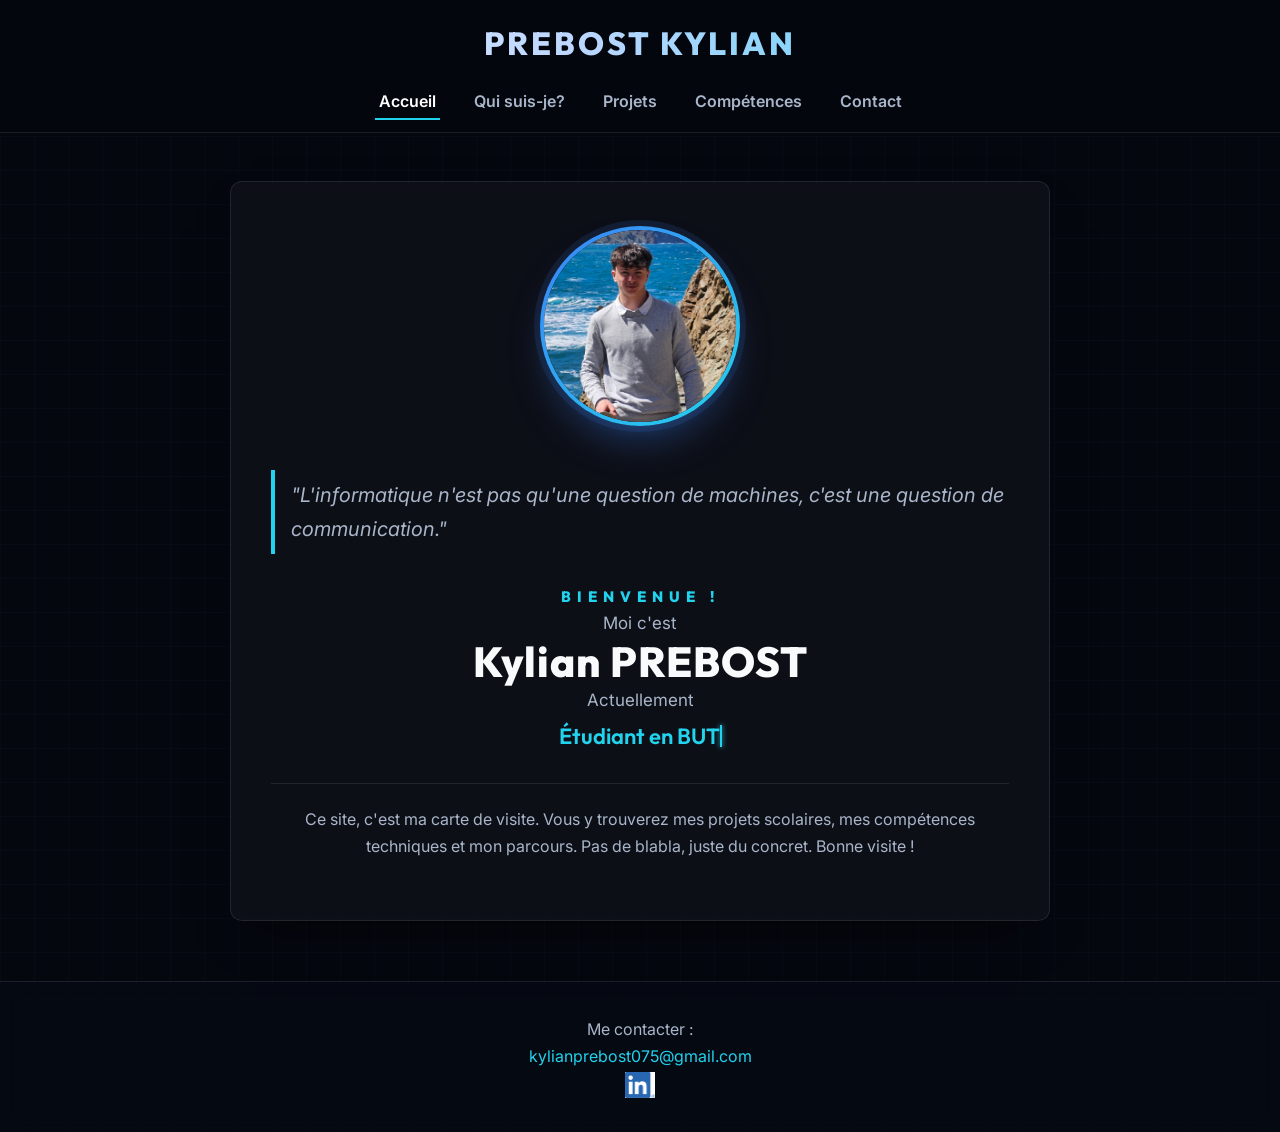
==== commit 5832ecd9: "Ajout du script Google Analytics" ====
--- a/index.html
+++ b/index.html
@@ -43,7 +43,9 @@
             <span class="ligne-nom">Kylian PREBOST</span>
             <span class="ligne-intro">Actuellement</span>
             <span class="ligne-statut" role="text" aria-label="Étudiant en BUT R&T, Administrateur Réseaux, Développeur Web">
-                <span id="texte-machine" aria-hidden="true"></span><span class="curseur" aria-hidden="true"></span>
+                <span class="texte-machine-zone">
+                    <span id="texte-machine" aria-hidden="true"></span><span class="curseur" aria-hidden="true"></span>
+                </span>
             </span>
         </div>
 
@@ -58,9 +60,9 @@
         <a href="https://www.linkedin.com/in/kylian-prebost-32213239b/" target="_blank">
             <img src="images/linkedin2.png" alt="Logo LinkedIn" class="icone-footer">
         </a>
-        <a href="login.html" class="lien-admin" title="Accès administrateur">🔒 Espace Admin</a>
     </footer>
 
 <script src="js/script.js"></script>
+<script src="js/navigation.js"></script>
 </body>
 </html>
--- a/css/style.css
+++ b/css/style.css
@@ -19,11 +19,11 @@
     --texte-fonce: #a9b6ca;
     --texte-titre: #f8fafc;
 
-    --surface: rgba(255, 255, 255, 0.04);
-    --surface-hover: rgba(255, 255, 255, 0.07);
+    --surface: rgba(255, 255, 255, 0.035);
+    --surface-hover: rgba(255, 255, 255, 0.065);
     --bordure: rgba(255, 255, 255, 0.09);
 
-    --rayon: 18px;
+    --rayon: 10px;
     --ombre: 0 24px 48px -24px rgba(0, 0, 0, 0.65);
 
     --police-titres: 'Outfit', 'Poppins', sans-serif;
@@ -51,21 +51,11 @@
     text-align: center;
     overflow-wrap: break-word;
 
-    /* Dégradé sombre animé, subtil et vivant */
-    background: linear-gradient(135deg,
-        var(--bg-0) 0%,
-        var(--bg-1) 30%,
-        var(--bg-2) 55%,
-        var(--bg-1) 80%,
-        var(--bg-0) 100%);
-    background-size: 300% 300%;
-    animation: fond-mouvant 26s ease-in-out infinite;
-}
-
-@keyframes fond-mouvant {
-    0%   { background-position: 0% 50%; }
-    50%  { background-position: 100% 50%; }
-    100% { background-position: 0% 50%; }
+    background:
+        linear-gradient(rgba(34, 211, 238, 0.025) 1px, transparent 1px),
+        linear-gradient(90deg, rgba(34, 211, 238, 0.025) 1px, transparent 1px),
+        var(--bg-0);
+    background-size: 34px 34px;
 }
 
 ::selection {
@@ -93,9 +83,7 @@
    ========================================================================== */
 header {
     padding: 16px 20px;
-    background: rgba(7, 11, 20, 0.6);
-    backdrop-filter: blur(14px);
-    -webkit-backdrop-filter: blur(14px);
+    background: rgba(5, 7, 15, 0.96);
     border-bottom: 1px solid var(--bordure);
 }
 
@@ -138,23 +126,24 @@
     text-decoration: none;
     font-weight: 600;
     font-size: 16px;
-    padding: 9px 18px;
-    border-radius: 999px;
+    padding: 8px 4px 7px;
+    margin: 0 10px;
+    border-radius: 0;
     border: 1px solid transparent;
+    border-width: 0 0 2px;
 }
 
 nav a:hover {
     color: var(--texte-titre);
-    background: var(--surface-hover);
-    border-color: var(--bordure);
-    transform: translateY(-2px);
+    background: transparent;
+    border-color: var(--accent-2);
 }
 
 .onglet-actif {
     color: #fff !important;
-    background: linear-gradient(135deg, var(--accent), var(--accent-2)) !important;
-    border-color: transparent !important;
-    box-shadow: 0 8px 20px -6px var(--accent-glow);
+    background: transparent !important;
+    border-color: var(--accent-2) !important;
+    box-shadow: none;
 }
 
 /* ==========================================================================
@@ -163,14 +152,14 @@
 article {
     position: relative;
     background: var(--surface);
-    backdrop-filter: blur(18px);
-    -webkit-backdrop-filter: blur(18px);
+    backdrop-filter: blur(6px);
+    -webkit-backdrop-filter: blur(6px);
     border: 1px solid var(--bordure);
     width: calc(100% - 32px);
     max-width: 820px;
     margin: 48px auto;
     padding: 44px 40px;
-    border-radius: var(--rayon);
+    border-radius: 12px;
     box-shadow: var(--ombre);
     animation: apparition 0.6s ease-out both;
 }
@@ -312,6 +301,8 @@
 }
 
 .ligne-statut {
+    display: block;
+    text-align: center;
     font-family: var(--police-titres);
     font-size: 22px;
     font-weight: 500;
@@ -321,20 +312,29 @@
 }
 
 #texte-machine {
+    display: inline-block;
     color: var(--accent-2);
     font-weight: 600;
+}
+
+.presentation-bloc .texte-machine-zone {
+    display: inline-flex;
+    align-items: center;
+    vertical-align: middle;
+    line-height: 1.2;
+    white-space: nowrap;
 }
 
 /* Curseur clignotant de la machine à écrire */
 .curseur {
     display: inline-block;
-    width: 3px;
-    height: 1.1em;
-    margin-left: 4px;
-    vertical-align: text-bottom;
+    width: 2px;
+    height: 1em;
+    margin-left: 7px;
+    flex: 0 0 2px;
     background: var(--accent-2);
-    border-radius: 2px;
-    box-shadow: 0 0 8px var(--accent-2);
+    border-radius: 0;
+    box-shadow: 0 0 5px var(--accent-2);
     animation: clignote 0.85s steps(1, end) infinite;
 }
 
@@ -584,7 +584,7 @@
     background: linear-gradient(135deg, var(--accent), var(--accent-2));
     color: #fff !important;
     padding: 14px 30px;
-    border-radius: 999px;
+    border-radius: 7px;
     text-decoration: none;
     font-weight: 700;
     font-family: var(--police-titres);
@@ -844,156 +844,3 @@
     }
     body { animation: none; }
 }
-
-/* ==========================================================================
-   14. PAGE DE CONNEXION (Espace Admin)
-   ========================================================================== */
-.page-connexion {
-    display: flex;
-    align-items: center;
-    justify-content: center;
-    min-height: 100vh;
-    padding: 24px;
-}
-
-.carte-connexion {
-    width: 100%;
-    max-width: 400px;
-    padding: 44px 36px;
-    background: var(--surface);
-    backdrop-filter: blur(20px);
-    -webkit-backdrop-filter: blur(20px);
-    border: 1px solid var(--bordure);
-    border-radius: 28px;
-    box-shadow: 0 24px 60px -24px rgba(0, 0, 0, 0.75),
-                0 0 40px -12px rgba(59, 130, 246, 0.25);
-    animation: apparition 0.6s ease-out both;
-}
-
-.icone-verrou {
-    display: inline-flex;
-    align-items: center;
-    justify-content: center;
-    width: 68px;
-    height: 68px;
-    margin-bottom: 18px;
-    font-size: 30px;
-    border-radius: 50%;
-    background: linear-gradient(135deg, var(--accent), var(--accent-2));
-    box-shadow: 0 12px 28px -8px var(--accent-glow);
-}
-
-.carte-connexion h2 {
-    font-size: 28px;
-    margin: 0 0 6px;
-}
-
-.sous-titre-connexion {
-    color: var(--texte-fonce);
-    font-size: 15px;
-    margin: 0 0 28px;
-}
-
-.formulaire-connexion {
-    text-align: left;
-}
-
-.champ {
-    margin-bottom: 18px;
-}
-
-.champ label {
-    display: block;
-    font-weight: 600;
-    font-size: 14px;
-    color: var(--texte-fonce);
-    letter-spacing: 0.3px;
-    margin-bottom: 8px;
-}
-
-.champ input {
-    width: 100%;
-    padding: 14px 16px;
-    font-family: var(--police-texte);
-    font-size: 15px;
-    color: var(--texte);
-    background: rgba(255, 255, 255, 0.05);
-    border: 1px solid var(--bordure);
-    border-radius: 14px;
-    outline: none;
-    transition: border-color 0.25s ease, box-shadow 0.25s ease, background 0.25s ease;
-}
-
-.champ input::placeholder {
-    color: rgba(169, 182, 202, 0.5);
-}
-
-.champ input:focus {
-    border-color: var(--accent);
-    background: rgba(255, 255, 255, 0.07);
-    box-shadow: 0 0 0 4px rgba(59, 130, 246, 0.18);
-}
-
-.bouton-connexion {
-    width: 100%;
-    padding: 15px 20px;
-    margin-top: 6px;
-    font-family: var(--police-titres);
-    font-size: 16px;
-    font-weight: 700;
-    letter-spacing: 0.4px;
-    color: #fff;
-    background: linear-gradient(135deg, var(--accent), var(--accent-2));
-    border: none;
-    border-radius: 999px;
-    cursor: pointer;
-    box-shadow: 0 12px 28px -10px var(--accent-glow);
-    transition: transform 0.25s ease, box-shadow 0.25s ease, filter 0.25s ease;
-}
-
-.bouton-connexion:hover {
-    transform: translateY(-3px) scale(1.02);
-    box-shadow: 0 20px 40px -12px rgba(59, 130, 246, 0.7);
-    filter: brightness(1.08);
-}
-
-.bouton-connexion:active {
-    transform: translateY(0) scale(0.98);
-}
-
-.lien-retour-connexion {
-    display: inline-block;
-    margin-top: 24px;
-    color: var(--texte-fonce);
-    font-size: 14px;
-    text-decoration: none;
-}
-
-.lien-retour-connexion:hover {
-    color: var(--accent-2);
-    transform: translateX(-4px);
-}
-
-/* Lien discret "Espace Admin" dans le pied de page */
-.lien-admin {
-    margin-top: 12px;
-    font-size: 13px;
-    color: var(--texte-fonce);
-    opacity: 0.7;
-    letter-spacing: 0.3px;
-    text-decoration: none;
-}
-
-.lien-admin:hover {
-    color: var(--accent-2);
-    opacity: 1;
-    text-decoration: underline;
-    text-underline-offset: 4px;
-}
-
-@media (max-width: 768px) {
-    .carte-connexion {
-        padding: 34px 22px;
-        border-radius: 22px;
-    }
-}
